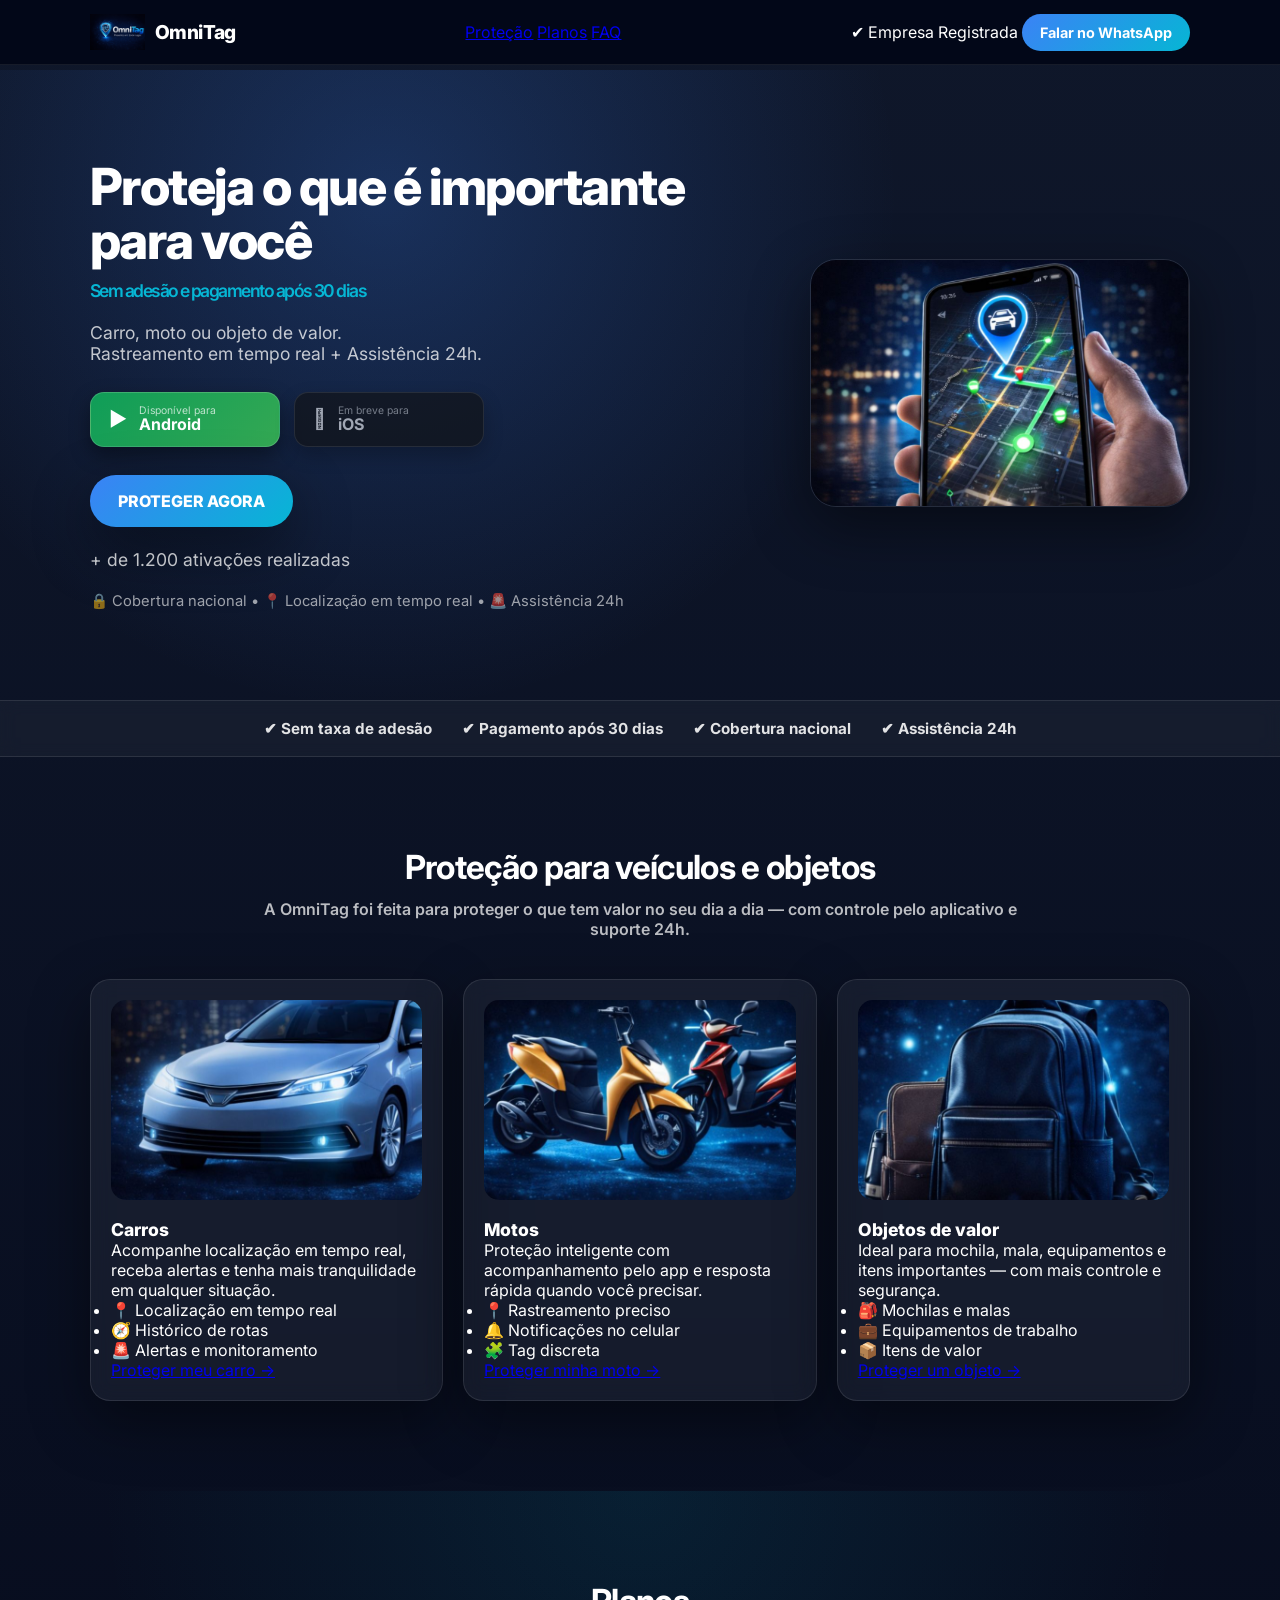
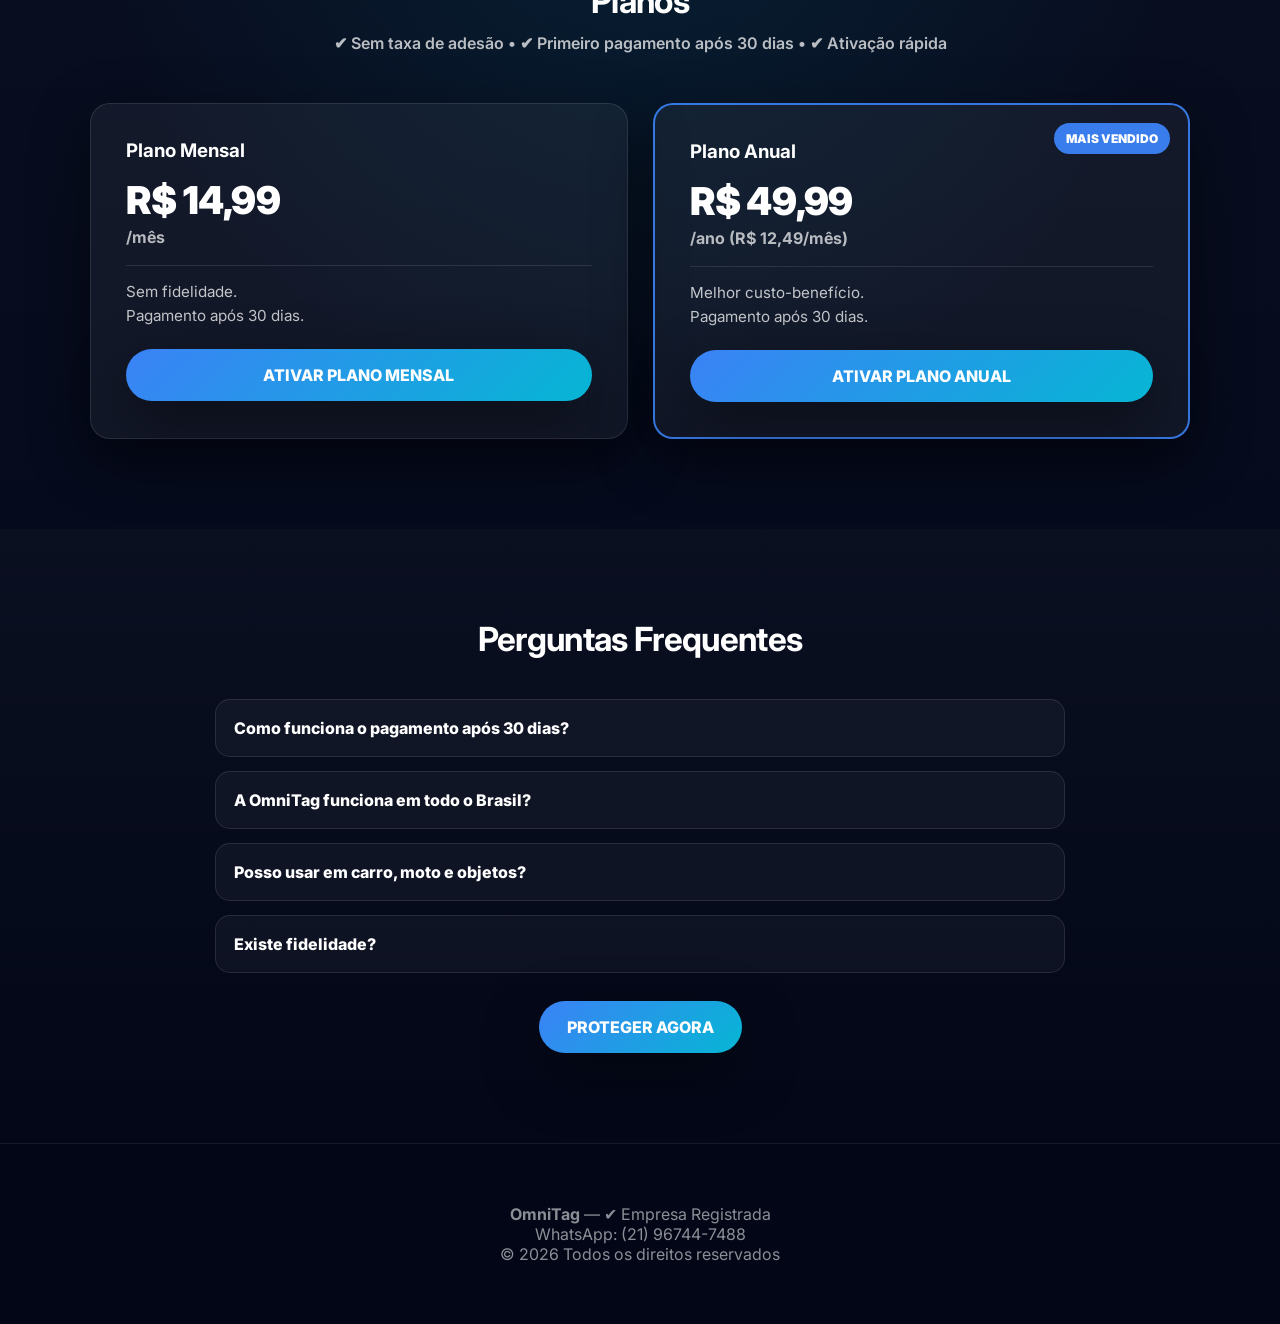
==== index.html @ 8277ae4c "Criada omnti" ====
<!DOCTYPE html>
<html lang="pt-BR">
<head>
<meta charset="UTF-8" />
<title>OmniTag | Proteja o que é importante</title>
<meta name="viewport" content="width=device-width, initial-scale=1.0" />
<meta name="description" content="Proteja veículos e objetos com rastreamento em tempo real e assistência 24h. Sem adesão e pagamento após 30 dias." />

<!-- META PIXEL -->
<script>
!function(f,b,e,v,n,t,s)
{if(f.fbq)return;n=f.fbq=function(){n.callMethod?
n.callMethod.apply(n,arguments):n.queue.push(arguments)};
if(!f._fbq)f._fbq=n;n.push=n;n.loaded=!0;n.version='2.0';
n.queue=[];t=b.createElement(e);t.async=!0;
t.src=v;s=b.getElementsByTagName(e)[0];
s.parentNode.insertBefore(t,s)}(window, document,'script',
'https://connect.facebook.net/en_US/fbevents.js');

fbq('init', 'SEU_PIXEL_ID_AQUI');
fbq('track', 'PageView');
</script>

<link rel="preconnect" href="https://fonts.googleapis.com" />
<link href="https://fonts.googleapis.com/css2?family=Inter:wght@400;600;800&display=swap" rel="stylesheet" />
<link rel="stylesheet" href="style.css" />
</head>

<body>

<!-- TOPBAR PREMIUM -->
<header class="topbar">
  <div class="container topbar-content">

    <div class="brand">
      <img src="logo om.jpeg" alt="Logo OmniTag" class="brand-logo" />
      <span class="brand-name">OmniTag</span>
    </div>

    <nav class="menu">
      <a href="#protecao">Proteção</a>
      <a href="#planos">Planos</a>
      <a href="#faq">FAQ</a>
    </nav>

    <div class="header-right">
      <span class="registered-badge">✔ Empresa Registrada</span>

      <a
        href="https://wa.me/5521967447488?text=Ol%C3%A1!%20Quero%20saber%20mais%20sobre%20a%20OmniTag."
        target="_blank"
        class="top-cta"
      >
        Falar no WhatsApp
      </a>
    </div>

  </div>
</header>

<!-- HERO -->
<header class="hero">
  <div class="container hero-flex">

    <div class="hero-text">
      <h1>
        Proteja o que é importante para você
        <span>Sem adesão e pagamento após 30 dias</span>
      </h1>

      <p>
        Carro, moto ou objeto de valor.<br />
        Rastreamento em tempo real + Assistência 24h.
      </p>

      <!-- BADGES -->
      <div class="app-badges">
        <!-- ANDROID -> WHATSAPP -->
        <a
          href="https://wa.me/5521967447488?text=Ol%C3%A1!%20Quero%20ativar%20a%20OmniTag%20no%20Android."
          target="_blank"
          class="badge-store google-play"
        >
          <div class="badge-icon">▶</div>
          <div class="badge-text">
            <span class="badge-small">Disponível para</span>
            <span class="badge-big">Android</span>
          </div>
        </a>

        <!-- iOS EM BREVE -->
        <div class="badge-store app-store disabled" aria-disabled="true">
          <div class="badge-icon"></div>
          <div class="badge-text">
            <span class="badge-small">Em breve para</span>
            <span class="badge-big">iOS</span>
          </div>
        </div>
      </div>

      <a
        href="https://wa.me/5521967447488?text=Ol%C3%A1!%20Quero%20ativar%20minha%20prote%C3%A7%C3%A3o%20com%20a%20OmniTag."
        target="_blank"
        class="cta"
      >
        PROTEGER AGORA
      </a>

      <p class="micro-proof">+ de 1.200 ativações realizadas</p>

      <div class="trust">
        🔒 Cobertura nacional • 📍 Localização em tempo real • 🚨 Assistência 24h
      </div>
    </div>

    <div class="hero-img">
      <img src="hero.jpeg" alt="Aplicativo OmniTag" />
    </div>

  </div>
</header>

<!-- BARRA PREMIUM -->
<section class="premium-bar">
  <div class="container premium-content">
    <div>✔ Sem taxa de adesão</div>
    <div>✔ Pagamento após 30 dias</div>
    <div>✔ Cobertura nacional</div>
    <div>✔ Assistência 24h</div>
  </div>
</section>

<!-- PROTEÇÃO (CARRO / MOTO / OBJETOS) -->
<section class="usecases" id="protecao">
  <div class="container">
    <h2>Proteção para veículos e objetos</h2>
    <p class="offer-sub">
      A OmniTag foi feita para proteger o que tem valor no seu dia a dia — com controle pelo aplicativo e suporte 24h.
    </p>

    <div class="grid usecases-grid">

      <!-- CARROS -->
      <div class="card usecase-card">
        <img src="carro.jpeg" alt="Proteção para carros" />
        <h3>Carros</h3>
        <p class="usecase-desc">
          Acompanhe localização em tempo real, receba alertas e tenha mais tranquilidade em qualquer situação.
        </p>
        <ul class="usecase-list">
          <li>📍 Localização em tempo real</li>
          <li>🧭 Histórico de rotas</li>
          <li>🚨 Alertas e monitoramento</li>
        </ul>
        <a
          href="https://wa.me/5521967447488?text=Ol%C3%A1!%20Quero%20proteger%20meu%20carro%20com%20a%20OmniTag."
          target="_blank"
          class="mini-cta"
        >
          Proteger meu carro →
        </a>
      </div>

      <!-- MOTOS -->
      <div class="card usecase-card">
        <img src="moto.jpeg" alt="Proteção para motos" />
        <h3>Motos</h3>
        <p class="usecase-desc">
          Proteção inteligente com acompanhamento pelo app e resposta rápida quando você precisar.
        </p>
        <ul class="usecase-list">
          <li>📍 Rastreamento preciso</li>
          <li>🔔 Notificações no celular</li>
          <li>🧩 Tag discreta</li>
        </ul>
        <a
          href="https://wa.me/5521967447488?text=Ol%C3%A1!%20Quero%20proteger%20minha%20moto%20com%20a%20OmniTag."
          target="_blank"
          class="mini-cta"
        >
          Proteger minha moto →
        </a>
      </div>

      <!-- OBJETOS -->
      <div class="card usecase-card">
        <img src="objetos.jpeg" alt="Proteção para objetos de valor" />
        <h3>Objetos de valor</h3>
        <p class="usecase-desc">
          Ideal para mochila, mala, equipamentos e itens importantes — com mais controle e segurança.
        </p>
        <ul class="usecase-list">
          <li>🎒 Mochilas e malas</li>
          <li>💼 Equipamentos de trabalho</li>
          <li>📦 Itens de valor</li>
        </ul>
        <a
          href="https://wa.me/5521967447488?text=Ol%C3%A1!%20Quero%20proteger%20um%20objeto%20de%20valor%20com%20a%20OmniTag."
          target="_blank"
          class="mini-cta"
        >
          Proteger um objeto →
        </a>
      </div>

    </div>
  </div>
</section>

<!-- PLANOS -->
<section class="offer" id="planos">
  <div class="container">
    <h2>Planos</h2>

    <p class="offer-sub">
      ✔ Sem taxa de adesão • ✔ Primeiro pagamento após 30 dias • ✔ Ativação rápida
    </p>

    <div class="price-box">

      <div class="plan">
        <h3>Plano Mensal</h3>
        <div class="price">R$ 14,99</div>
        <span>/mês</span>

        <div class="plan-info">
          Sem fidelidade.<br />
          Pagamento após 30 dias.
        </div>

        <a
          href="https://wa.me/5521967447488?text=Ol%C3%A1!%20Quero%20ativar%20o%20Plano%20Mensal%20da%20OmniTag%20(R%24%2014%2C99%2Fm%C3%AAs)."
          target="_blank"
          class="cta"
        >
          ATIVAR PLANO MENSAL
        </a>
      </div>

      <div class="plan highlight">
        <div class="badge-best">MAIS VENDIDO</div>

        <h3>Plano Anual</h3>
        <div class="price">R$ 49,99</div>
        <span>/ano (R$ 12,49/mês)</span>

        <div class="plan-info">
          Melhor custo-benefício.<br />
          Pagamento após 30 dias.
        </div>

        <a
          href="https://wa.me/5521967447488?text=Ol%C3%A1!%20Quero%20ativar%20o%20Plano%20Anual%20da%20OmniTag%20(R%24%20149%2C99%2Fano)."
          target="_blank"
          class="cta"
        >
          ATIVAR PLANO ANUAL
        </a>
      </div>

    </div>
  </div>
</section>

<!-- FAQ -->
<section class="faq" id="faq">
  <div class="container">
    <h2>Perguntas Frequentes</h2>

    <div class="faq-box">

      <details>
        <summary>Como funciona o pagamento após 30 dias?</summary>
        <p>Você ativa hoje e o primeiro pagamento ocorre somente após 30 dias. Sem taxa de adesão.</p>
      </details>

      <details>
        <summary>A OmniTag funciona em todo o Brasil?</summary>
        <p>Sim. A cobertura é nacional e você acompanha tudo pelo aplicativo.</p>
      </details>

      <details>
        <summary>Posso usar em carro, moto e objetos?</summary>
        <p>Sim. A OmniTag é versátil e pode ser usada em veículos e objetos de valor.</p>
      </details>

      <details>
        <summary>Existe fidelidade?</summary>
        <p>O plano mensal não possui fidelidade. Você pode cancelar quando quiser.</p>
      </details>

      <div class="cta-after-faq">
        <a
          href="https://wa.me/5521967447488?text=Ol%C3%A1!%20Quero%20ativar%20minha%20prote%C3%A7%C3%A3o%20com%20a%20OmniTag."
          target="_blank"
          class="cta"
        >
          PROTEGER AGORA
        </a>
      </div>

    </div>
  </div>
</section>

<!-- FOOTER -->
<footer>
  <div class="container">
    <p><strong>OmniTag</strong> — ✔ Empresa Registrada</p>
    <p>WhatsApp: (21) 96744-7488</p>
    <p>© 2026 Todos os direitos reservados</p>
  </div>
</footer>

</body>
</html>
---- style.css ----
:root{
  --bg:#0f172a;
  --panel:rgba(255,255,255,.05);
  --brand:#3b82f6;
  --brand2:#06b6d4;
  --text:#ffffff;
  --muted:rgba(255,255,255,.75);
  --border:rgba(255,255,255,.10);
  --radius:20px;
  --shadow:0 20px 60px rgba(0,0,0,.45);
}

*{margin:0;padding:0;box-sizing:border-box;}

body{
  font-family:Inter, sans-serif;
  background:linear-gradient(180deg,#0f172a,#020617);
  color:var(--text);
  -webkit-font-smoothing:antialiased;
}

.container{
  width:min(1100px,92%);
  margin:auto;
}

/* HERO */
.hero{
  padding:90px 0;
  background:
    radial-gradient(circle at 30% 20%, rgba(59,130,246,.25), transparent 50%);
}

.hero-flex{
  display:flex;
  align-items:center;
  justify-content:space-between;
  gap:60px;
  flex-wrap:wrap;
}

.hero-text{flex:1 1 520px;}

.hero h1{
  font-size:clamp(2.3rem,4vw,3.4rem);
  font-weight:800;
  line-height:1.05;
  letter-spacing:-0.03em;
}

.hero h1 span{
  display:block;
  margin-top:14px;
  font-size:1.1rem;
  color:var(--brand2);
  font-weight:600;
}

.hero p{
  margin:22px 0 22px;
  color:var(--muted);
  font-size:1.1rem;
  max-width:520px;
}

.hero-actions{margin-top:4px;}

.cta{
  display:inline-flex;
  align-items:center;
  justify-content:center;
  padding:16px 28px;
  background:linear-gradient(135deg,var(--brand),var(--brand2));
  color:#fff;
  font-weight:800;
  border-radius:999px;
  text-decoration:none;
  box-shadow:var(--shadow);
  transition:.2s ease;
}

.cta:hover{transform:translateY(-2px);}

.micro-proof{
  margin-top:10px;
  font-size:.9rem;
  color:rgba(255,255,255,.60);
}

.trust{
  margin-top:16px;
  font-size:.92rem;
  color:rgba(255,255,255,.60);
}

.hero-img img{
  width:100%;
  max-width:380px;
  border-radius:26px;
  box-shadow:var(--shadow);
  border:1px solid rgba(255,255,255,.10);
}

/* PREMIUM BAR */
.premium-bar{
  background:rgba(255,255,255,.04);
  backdrop-filter:blur(8px);
  padding:18px 0;
  border-top:1px solid var(--border);
  border-bottom:1px solid var(--border);
}

.premium-content{
  display:flex;
  justify-content:center;
  gap:30px;
  flex-wrap:wrap;
  font-weight:700;
  font-size:.95rem;
  color:rgba(255,255,255,.88);
}

/* SECTIONS */
section{
  padding:90px 0;
  text-align:center;
}

section h2{
  font-size:clamp(1.6rem,2.6vw,2.2rem);
  margin-bottom:12px;
  letter-spacing:-0.02em;
}

.offer-sub{
  color:rgba(255,255,255,.72);
  font-weight:600;
  max-width:70ch;
  margin:0 auto;
}

/* GRID / CARDS */
.grid{
  display:grid;
  grid-template-columns:repeat(auto-fit,minmax(260px,1fr));
  gap:20px;
  margin-top:40px;
}

.card{
  background:var(--panel);
  border:1px solid var(--border);
  border-radius:var(--radius);
  padding:20px;
  backdrop-filter:blur(10px);
  box-shadow:var(--shadow);
  text-align:left;
}

.card img{
  width:100%;
  height:200px;
  object-fit:cover;
  border-radius:15px;
  margin-bottom:15px;
}

.card h3{
  font-size:1.1rem;
  font-weight:800;
}

/* OFFER */
.offer{
  background:radial-gradient(circle at 50% 0%, rgba(6,182,212,.10), transparent 60%);
}

.price-box{
  display:grid;
  grid-template-columns:repeat(auto-fit,minmax(300px,1fr));
  gap:25px;
  margin-top:50px;
}

.plan{
  background:rgba(255,255,255,.05);
  border:1px solid var(--border);
  border-radius:var(--radius);
  padding:35px;
  text-align:left;
  box-shadow:var(--shadow);
  position:relative;
}

.plan.highlight{
  border:2px solid rgba(59,130,246,.9);
}

.badge-best{
  position:absolute;
  top:18px;
  right:18px;
  background:rgba(59,130,246,.95);
  color:#fff;
  padding:8px 12px;
  border-radius:999px;
  font-size:.75rem;
  font-weight:900;
}

.price{
  font-size:2.4rem;
  font-weight:900;
  margin:15px 0 4px;
  letter-spacing:-0.02em;
}

.plan span{
  display:block;
  color:rgba(255,255,255,.70);
  font-weight:700;
}

.plan-info{
  font-size:.95rem;
  color:var(--muted);
  margin:18px 0 22px;
  padding-top:14px;
  border-top:1px solid rgba(255,255,255,.10);
  line-height:1.55;
}

.plan .cta{
  width:100%;
}

/* FAQ */
.faq{
  background:linear-gradient(180deg, rgba(255,255,255,.02), transparent);
}

.faq-box{
  max-width:850px;
  margin:40px auto 0;
  text-align:left;
}

.faq details{
  background:rgba(255,255,255,.04);
  border:1px solid var(--border);
  border-radius:15px;
  padding:18px;
  margin-bottom:14px;
}

.faq summary{
  font-weight:800;
  cursor:pointer;
  list-style:none;
}

.faq summary::-webkit-details-marker{display:none;}

.faq p{
  margin-top:10px;
  color:var(--muted);
  line-height:1.6;
}

.cta-after-faq{
  margin-top:28px;
  text-align:center;
}

/* FOOTER */
footer{
  padding:60px 0;
  text-align:center;
  background:#020617;
  color:rgba(255,255,255,.55);
  border-top:1px solid rgba(255,255,255,.08);
}

/* MOBILE FIXED CTA */
.floating-cta{
  display:none;
  position:fixed;
  bottom:0;
  left:0;
  width:100%;
  padding:14px;
  background:rgba(2,6,23,.92);
  border-top:1px solid rgba(255,255,255,.10);
  backdrop-filter:blur(10px);
  z-index:9999;
}

.floating-cta .cta{width:100%;}

@media(max-width:768px){
  .floating-cta{display:block;}
  body{padding-bottom:86px;}
  .hero-flex{flex-direction:column;text-align:center;}
  .hero p{margin-left:auto;margin-right:auto;}
}
/* BADGES DE LOJA */

.app-badges{
  display:flex;
  gap:14px;
  margin:28px 0;
  flex-wrap:wrap;
}

.badge-store{
  display:flex;
  align-items:center;
  gap:12px;
  padding:12px 18px;
  border-radius:14px;
  background:#000;
  border:1px solid rgba(255,255,255,.15);
  text-decoration:none;
  min-width:190px;
  transition:.2s ease;
  box-shadow:0 8px 20px rgba(0,0,0,.4);
}

.badge-store:hover{
  transform:translateY(-2px);
}

.badge-icon{
  font-size:20px;
  color:#fff;
}

.badge-text{
  display:flex;
  flex-direction:column;
  line-height:1.1;
}

.badge-small{
  font-size:.65rem;
  color:rgba(255,255,255,.7);
}

.badge-big{
  font-size:1rem;
  font-weight:700;
  color:#fff;
}

.google-play{
  background:linear-gradient(135deg,#0f9d58,#34a853);
}

.app-store{
  background:#111;
}

.disabled{
  opacity:.6;
  cursor:not-allowed;
}
/* TOPBAR */

.topbar{
  position:fixed;
  top:0;
  width:100%;
  background:rgba(2,6,23,.9);
  backdrop-filter:blur(10px);
  border-bottom:1px solid rgba(255,255,255,.08);
  z-index:9999;
}

.topbar-content{
  display:flex;
  justify-content:space-between;
  align-items:center;
  padding:14px 0;
}

.brand{
  display:flex;
  align-items:center;
  gap:10px;
}

.brand-logo{
  height:36px;
  width:auto;
}

.brand-name{
  font-size:1.2rem;
  font-weight:800;
  letter-spacing:-0.02em;
}

.top-cta{
  padding:10px 18px;
  font-size:.9rem;
  border-radius:999px;
  background:linear-gradient(135deg,#3b82f6,#06b6d4);
  color:#fff;
  text-decoration:none;
  font-weight:700;
}

/* Ajuste para não cobrir conteúdo */
body{
  padding-top:70px;
}
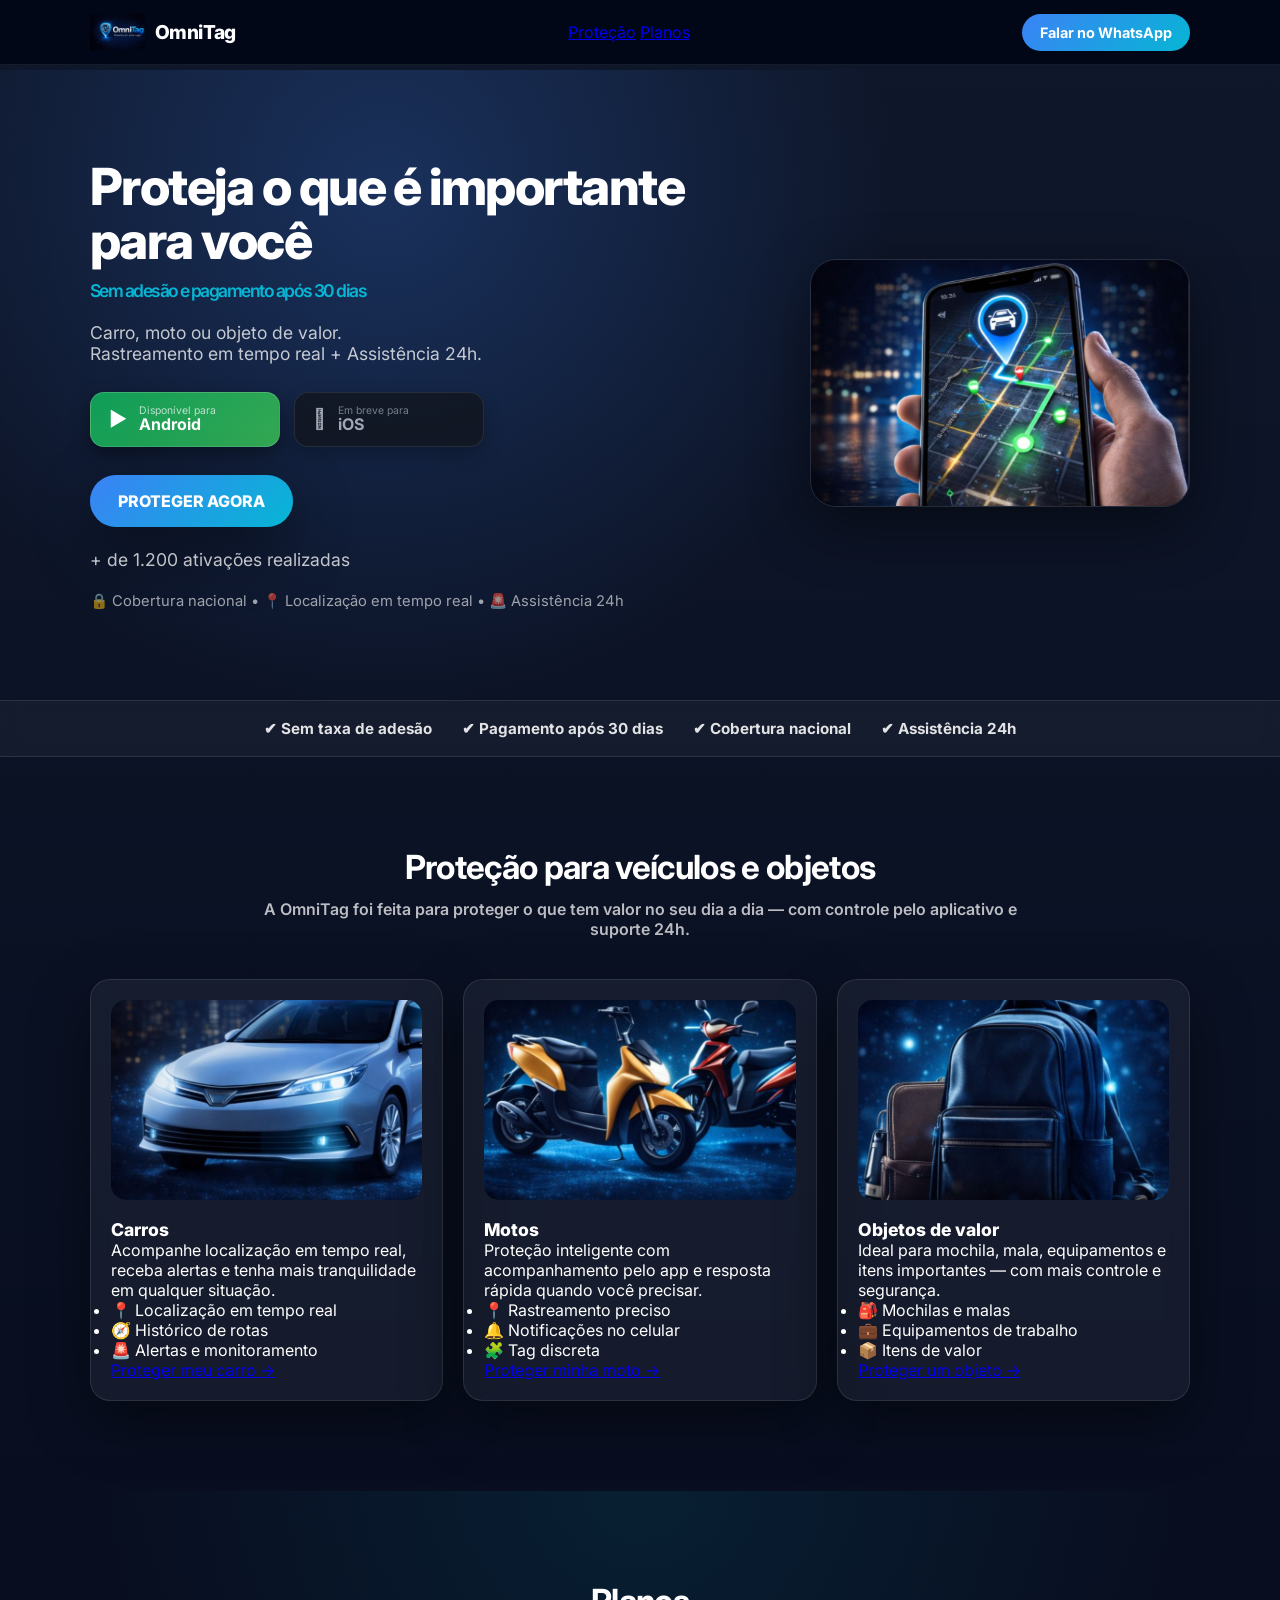
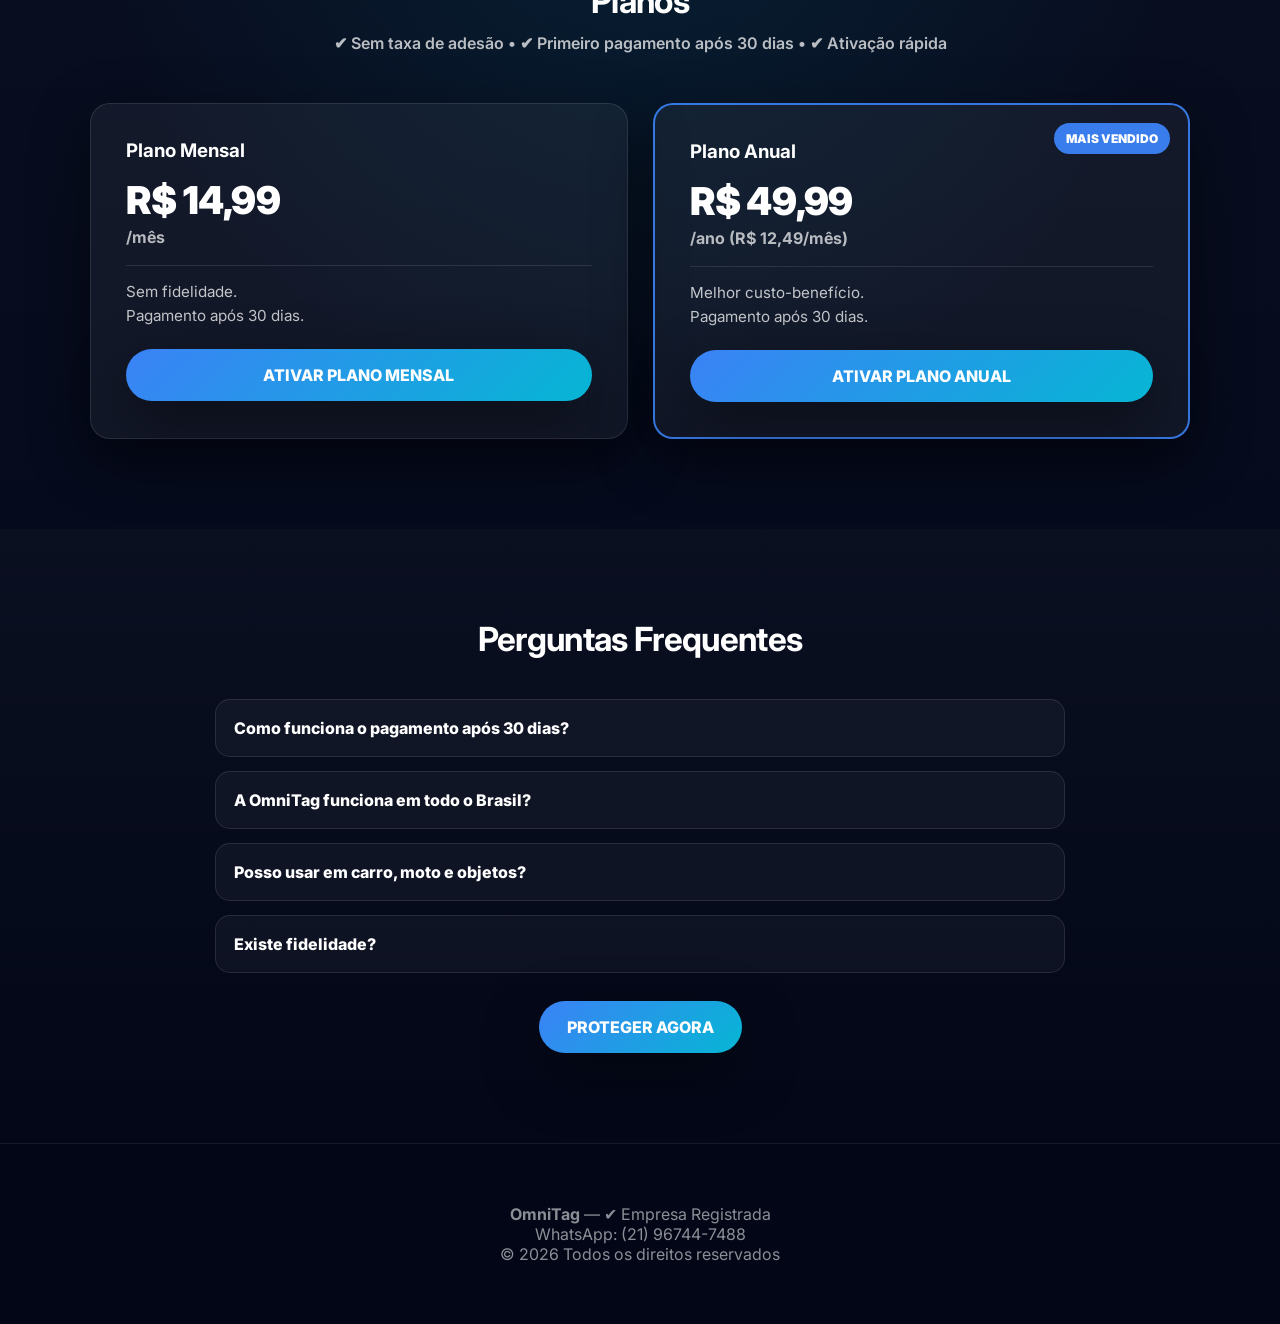
==== commit 8ffc4002: "falada Omnipt" ====
--- a/index.html
+++ b/index.html
@@ -17,7 +17,7 @@
 s.parentNode.insertBefore(t,s)}(window, document,'script',
 'https://connect.facebook.net/en_US/fbevents.js');
 
-fbq('init', 'SEU_PIXEL_ID_AQUI');
+fbq('init', '25760876080222231');
 fbq('track', 'PageView');
 </script>
 
@@ -40,11 +40,11 @@
     <nav class="menu">
       <a href="#protecao">Proteção</a>
       <a href="#planos">Planos</a>
-      <a href="#faq">FAQ</a>
+      <a href="#faq"></a>
     </nav>
 
     <div class="header-right">
-      <span class="registered-badge">✔ Empresa Registrada</span>
+      <span class="registered-badge"></span>
 
       <a
         href="https://wa.me/5521967447488?text=Ol%C3%A1!%20Quero%20saber%20mais%20sobre%20a%20OmniTag."
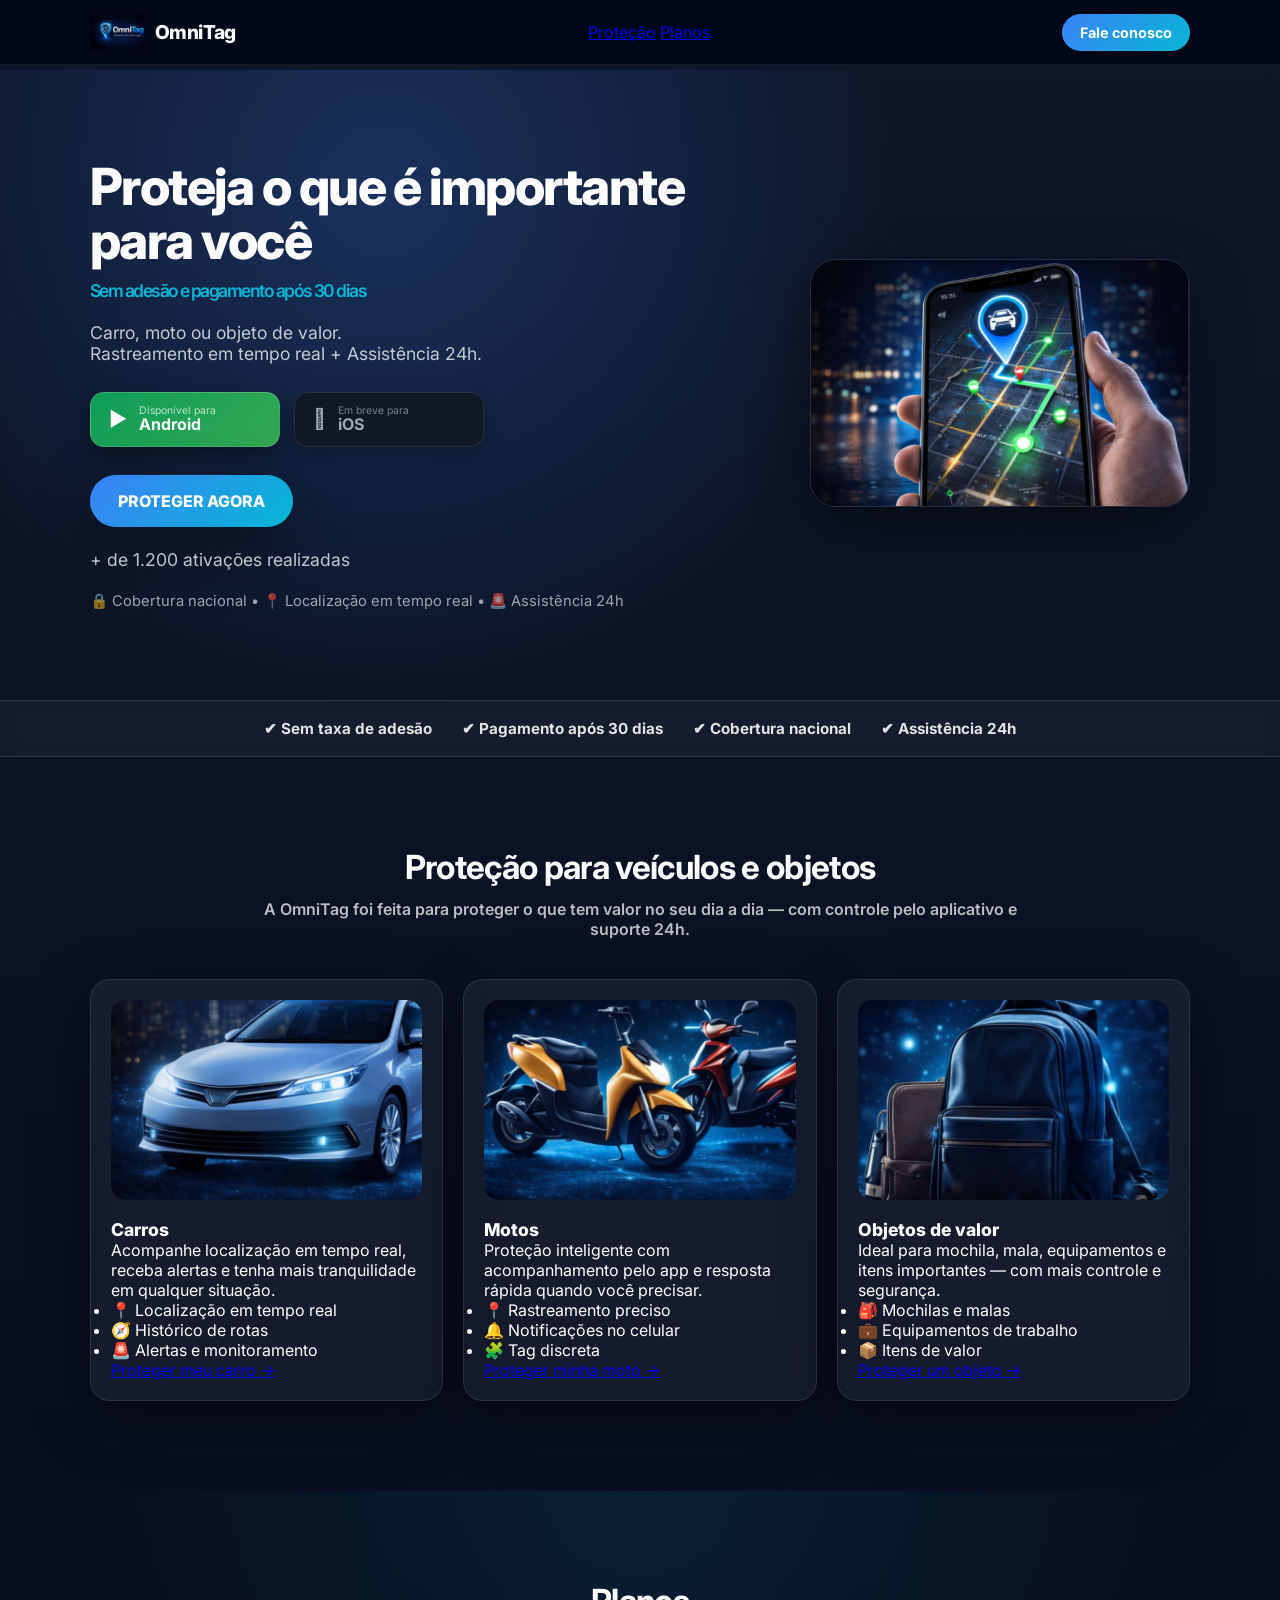
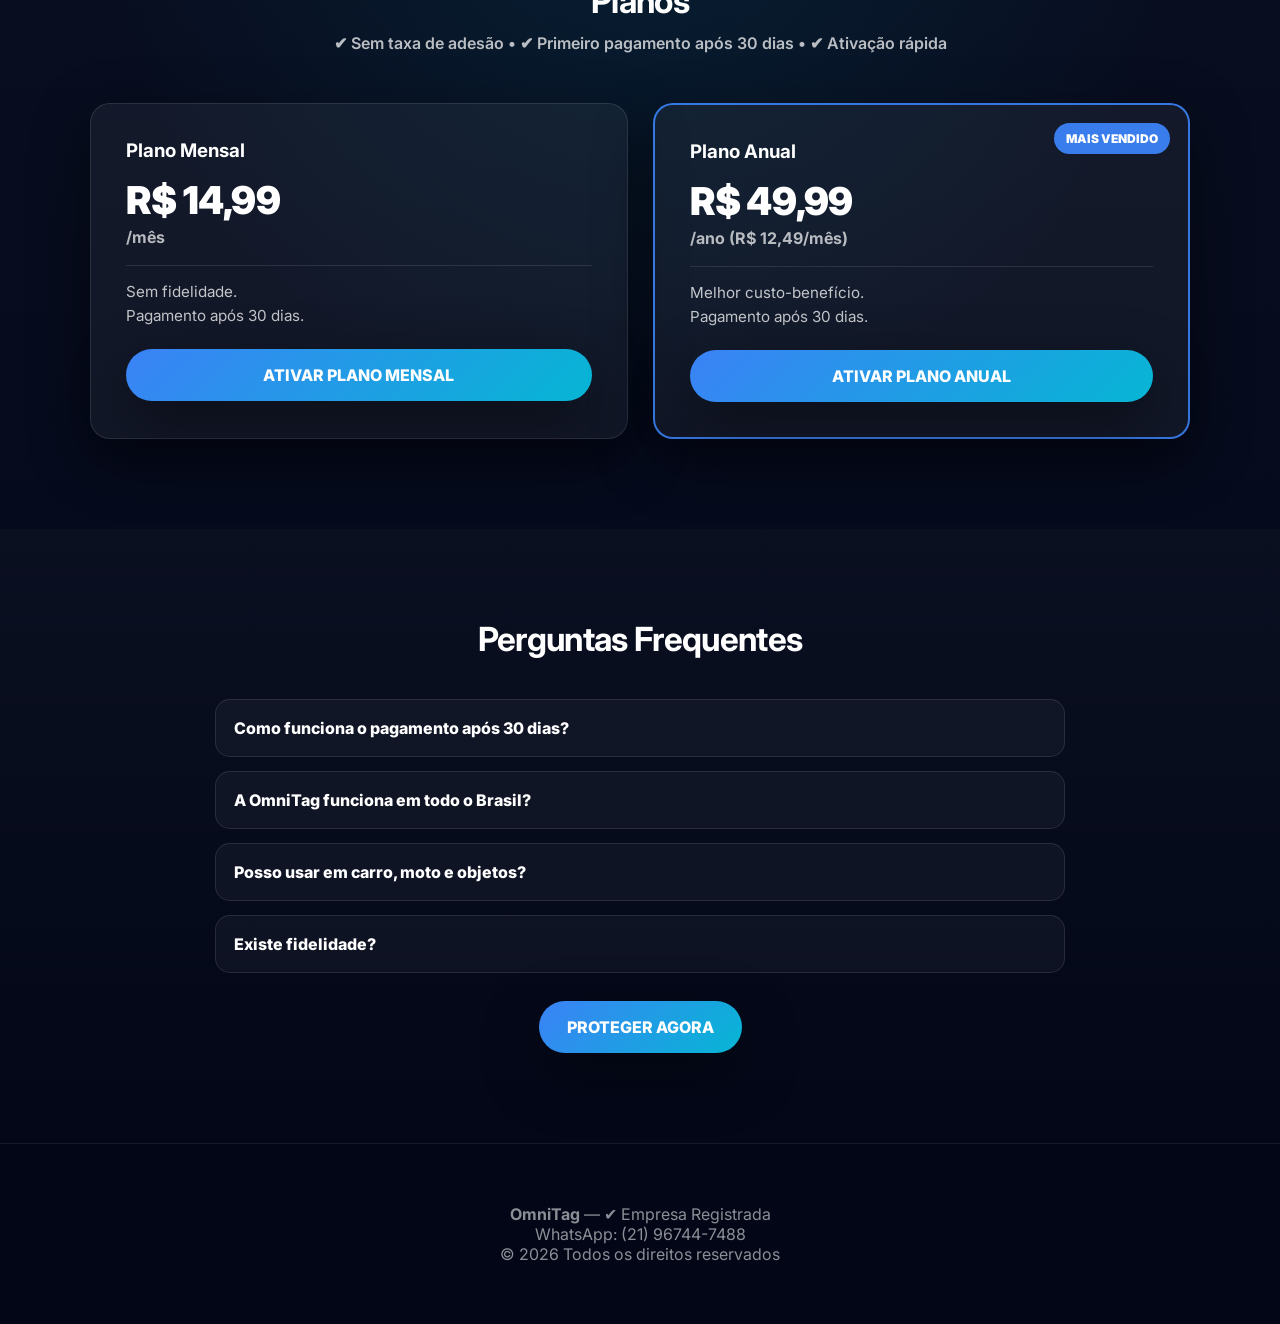
==== commit 32e6eb0d: "Falada Omipt" ====
--- a/index.html
+++ b/index.html
@@ -50,8 +50,7 @@
         href="https://wa.me/5521967447488?text=Ol%C3%A1!%20Quero%20saber%20mais%20sobre%20a%20OmniTag."
         target="_blank"
         class="top-cta"
-      >
-        Falar no WhatsApp
+      >Fale conosco
       </a>
     </div>
 
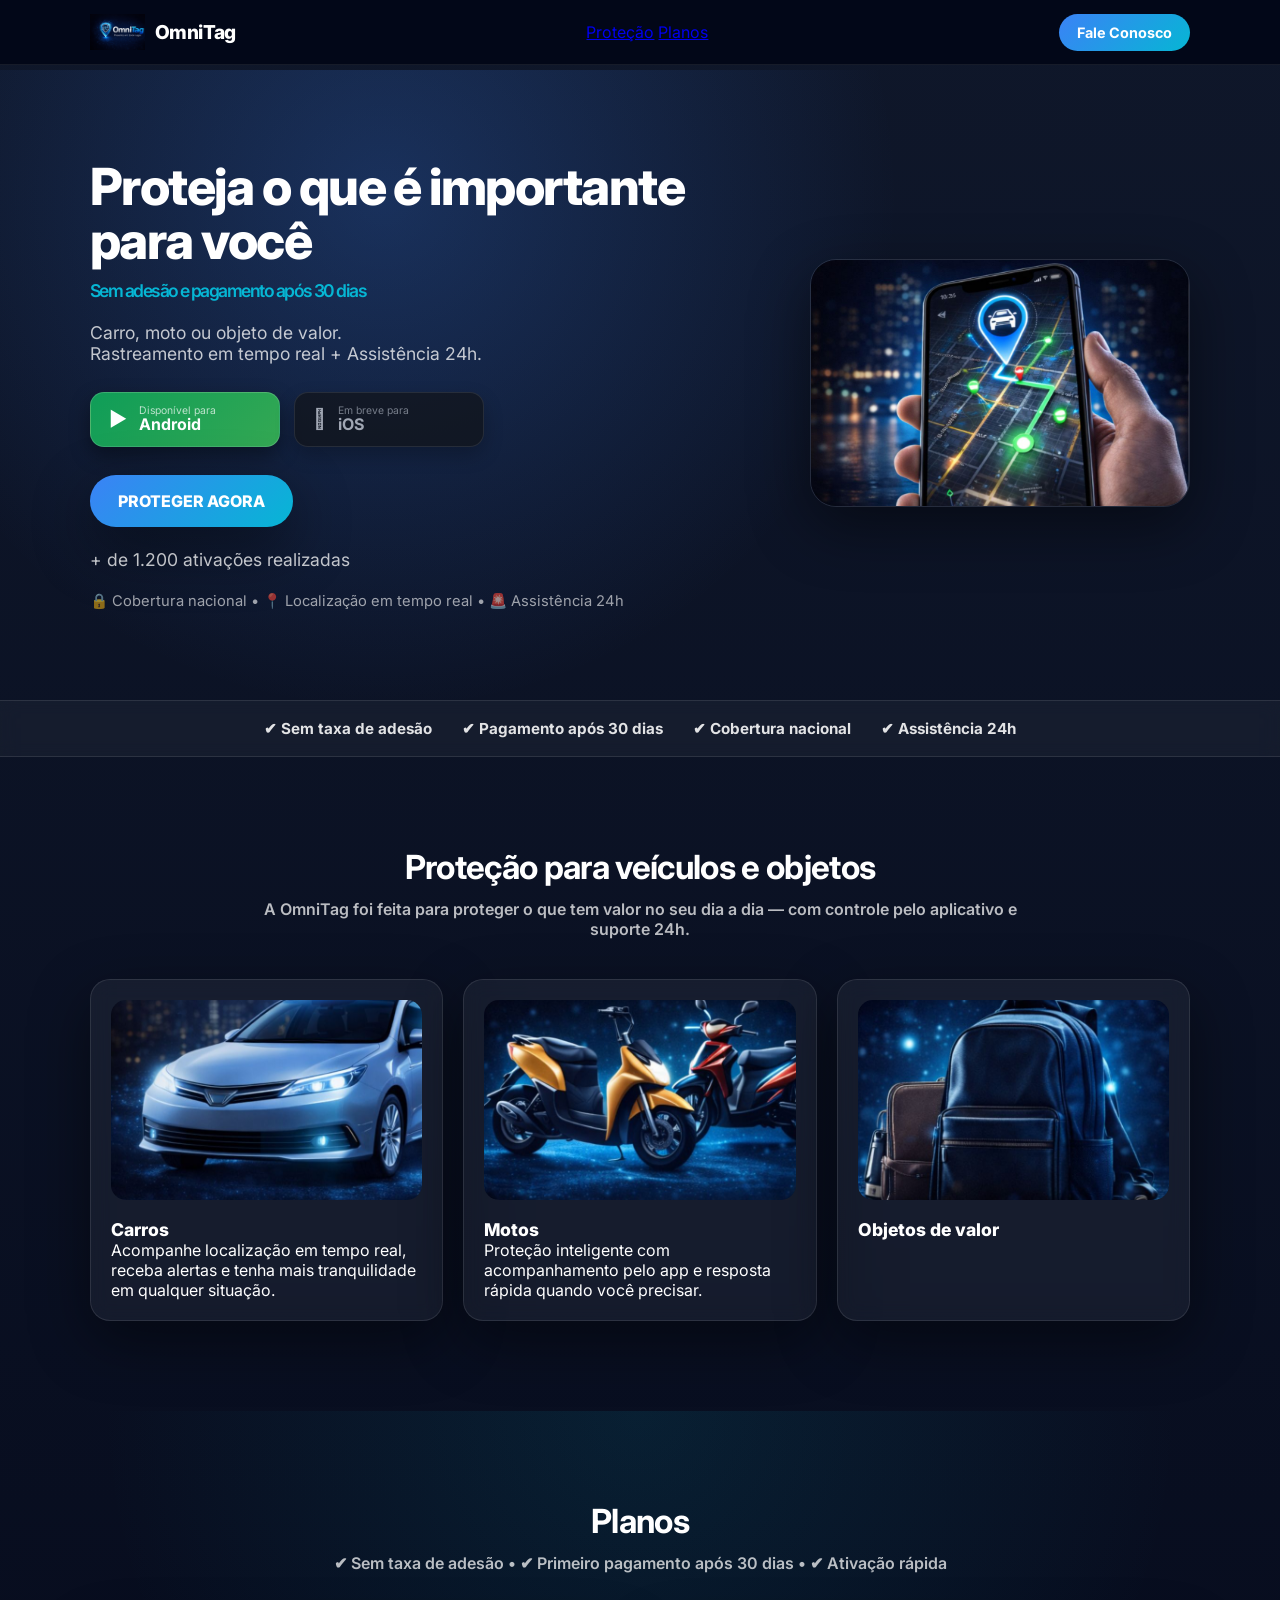
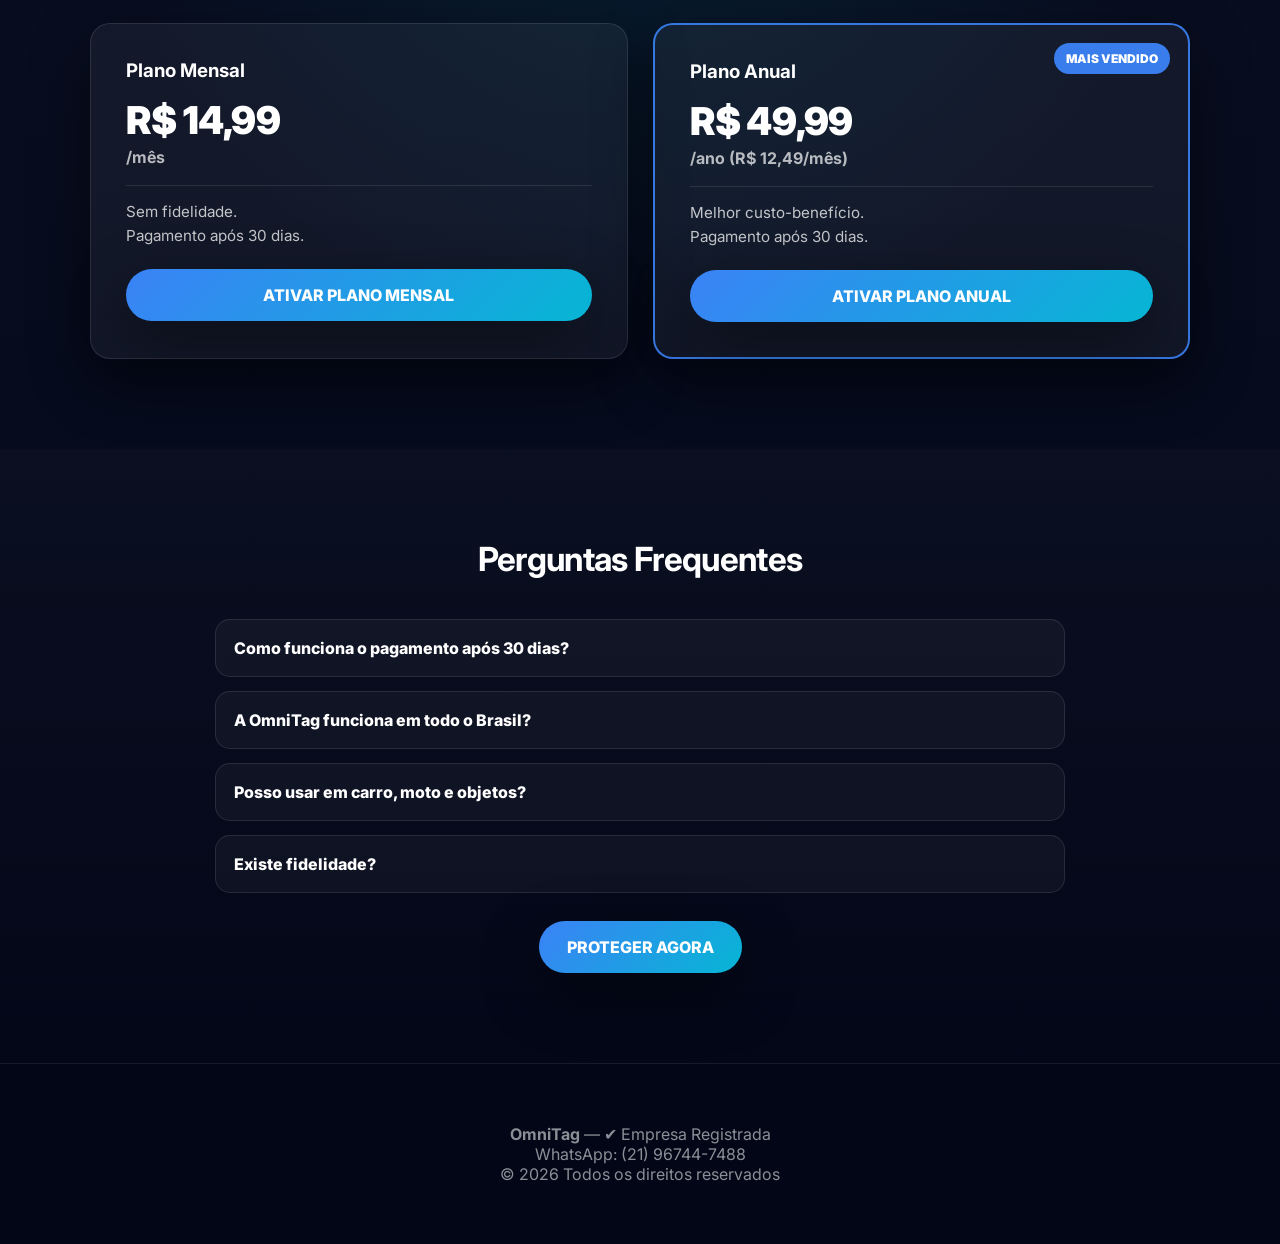
==== commit 70a66364: "Add files via upload" ====
--- a/index.html
+++ b/index.html
@@ -50,9 +50,9 @@
         href="https://wa.me/5521967447488?text=Ol%C3%A1!%20Quero%20saber%20mais%20sobre%20a%20OmniTag."
         target="_blank"
         class="top-cta"
-      >Fale conosco
+      >Fale Conosco
       </a>
-    </div>
+    
 
   </div>
 </header>
@@ -147,16 +147,8 @@
           Acompanhe localização em tempo real, receba alertas e tenha mais tranquilidade em qualquer situação.
         </p>
         <ul class="usecase-list">
-          <li>📍 Localização em tempo real</li>
-          <li>🧭 Histórico de rotas</li>
-          <li>🚨 Alertas e monitoramento</li>
-        </ul>
-        <a
-          href="https://wa.me/5521967447488?text=Ol%C3%A1!%20Quero%20proteger%20meu%20carro%20com%20a%20OmniTag."
-          target="_blank"
-          class="mini-cta"
-        >
-          Proteger meu carro →
+        
+      
         </a>
       </div>
 
@@ -168,16 +160,7 @@
           Proteção inteligente com acompanhamento pelo app e resposta rápida quando você precisar.
         </p>
         <ul class="usecase-list">
-          <li>📍 Rastreamento preciso</li>
-          <li>🔔 Notificações no celular</li>
-          <li>🧩 Tag discreta</li>
-        </ul>
-        <a
-          href="https://wa.me/5521967447488?text=Ol%C3%A1!%20Quero%20proteger%20minha%20moto%20com%20a%20OmniTag."
-          target="_blank"
-          class="mini-cta"
-        >
-          Proteger minha moto →
+       
         </a>
       </div>
 
@@ -186,19 +169,7 @@
         <img src="objetos.jpeg" alt="Proteção para objetos de valor" />
         <h3>Objetos de valor</h3>
         <p class="usecase-desc">
-          Ideal para mochila, mala, equipamentos e itens importantes — com mais controle e segurança.
-        </p>
-        <ul class="usecase-list">
-          <li>🎒 Mochilas e malas</li>
-          <li>💼 Equipamentos de trabalho</li>
-          <li>📦 Itens de valor</li>
-        </ul>
-        <a
-          href="https://wa.me/5521967447488?text=Ol%C3%A1!%20Quero%20proteger%20um%20objeto%20de%20valor%20com%20a%20OmniTag."
-          target="_blank"
-          class="mini-cta"
-        >
-          Proteger um objeto →
+       
         </a>
       </div>
 
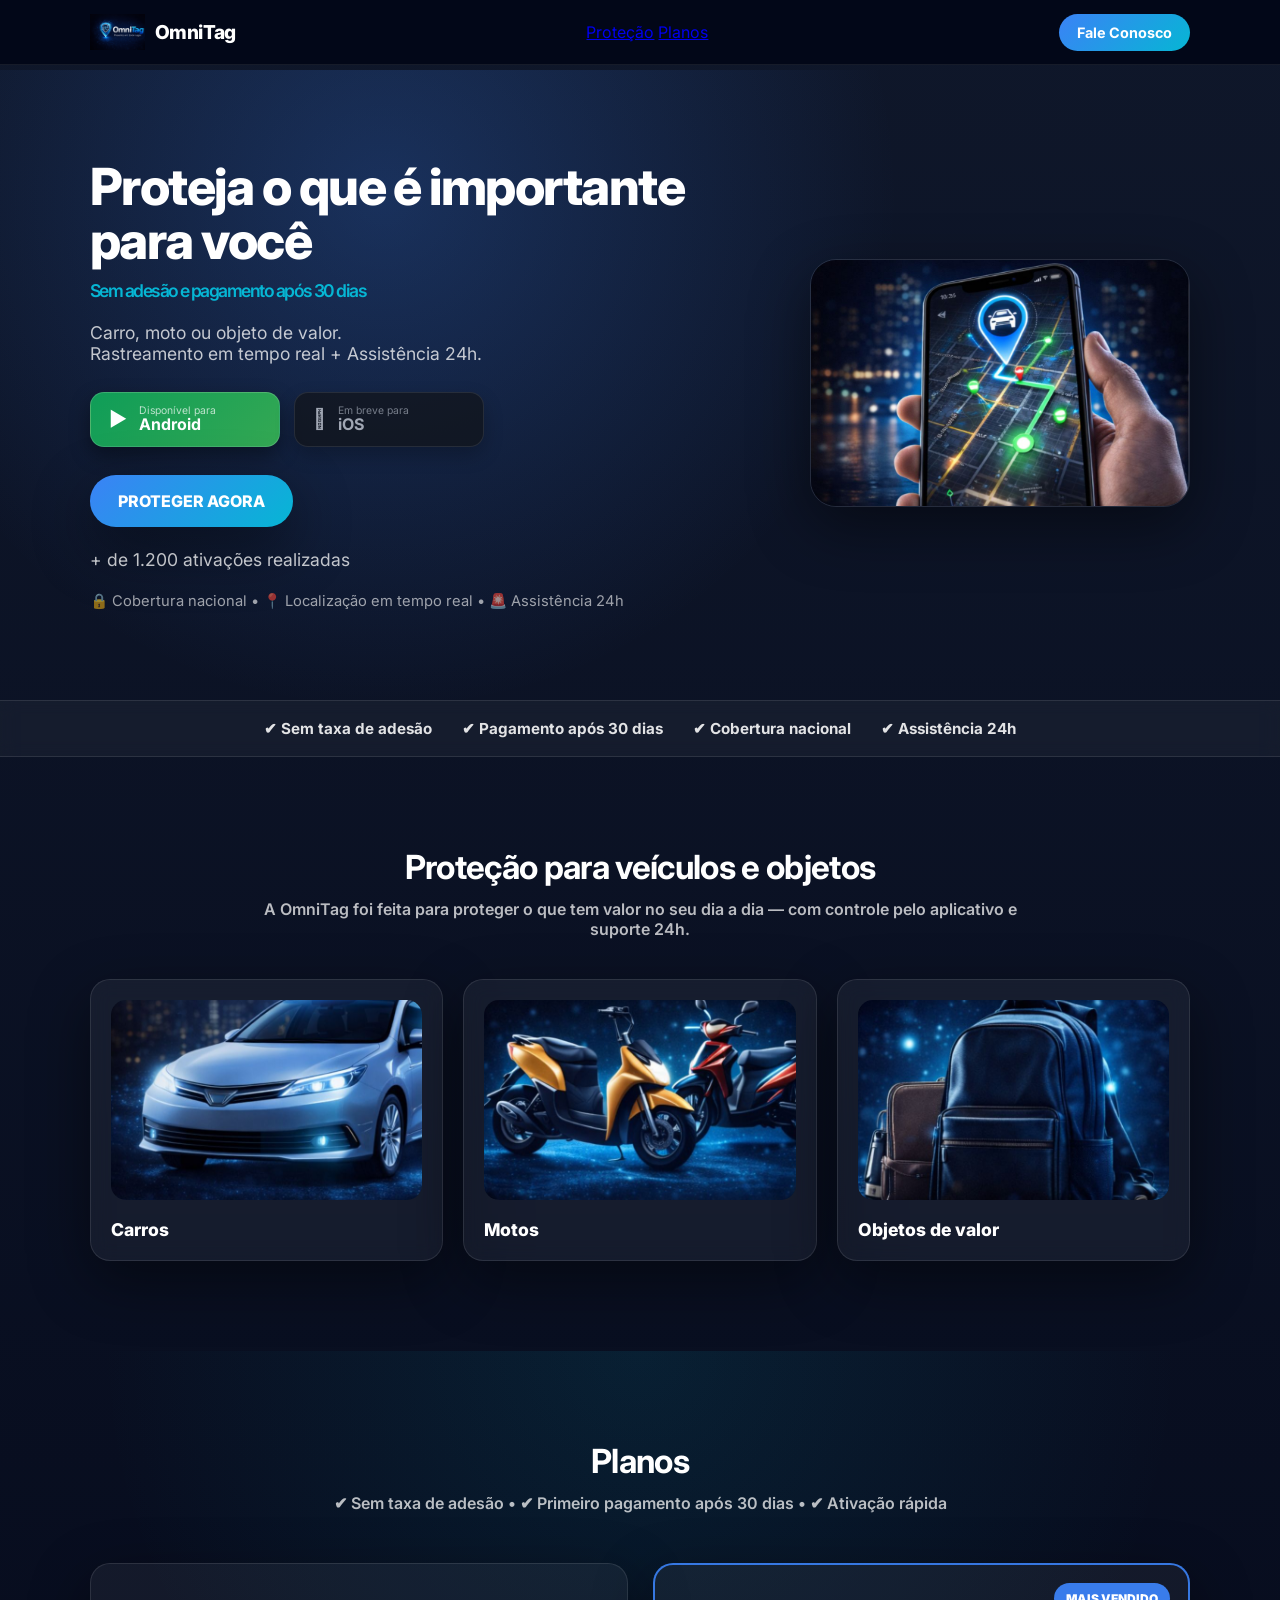
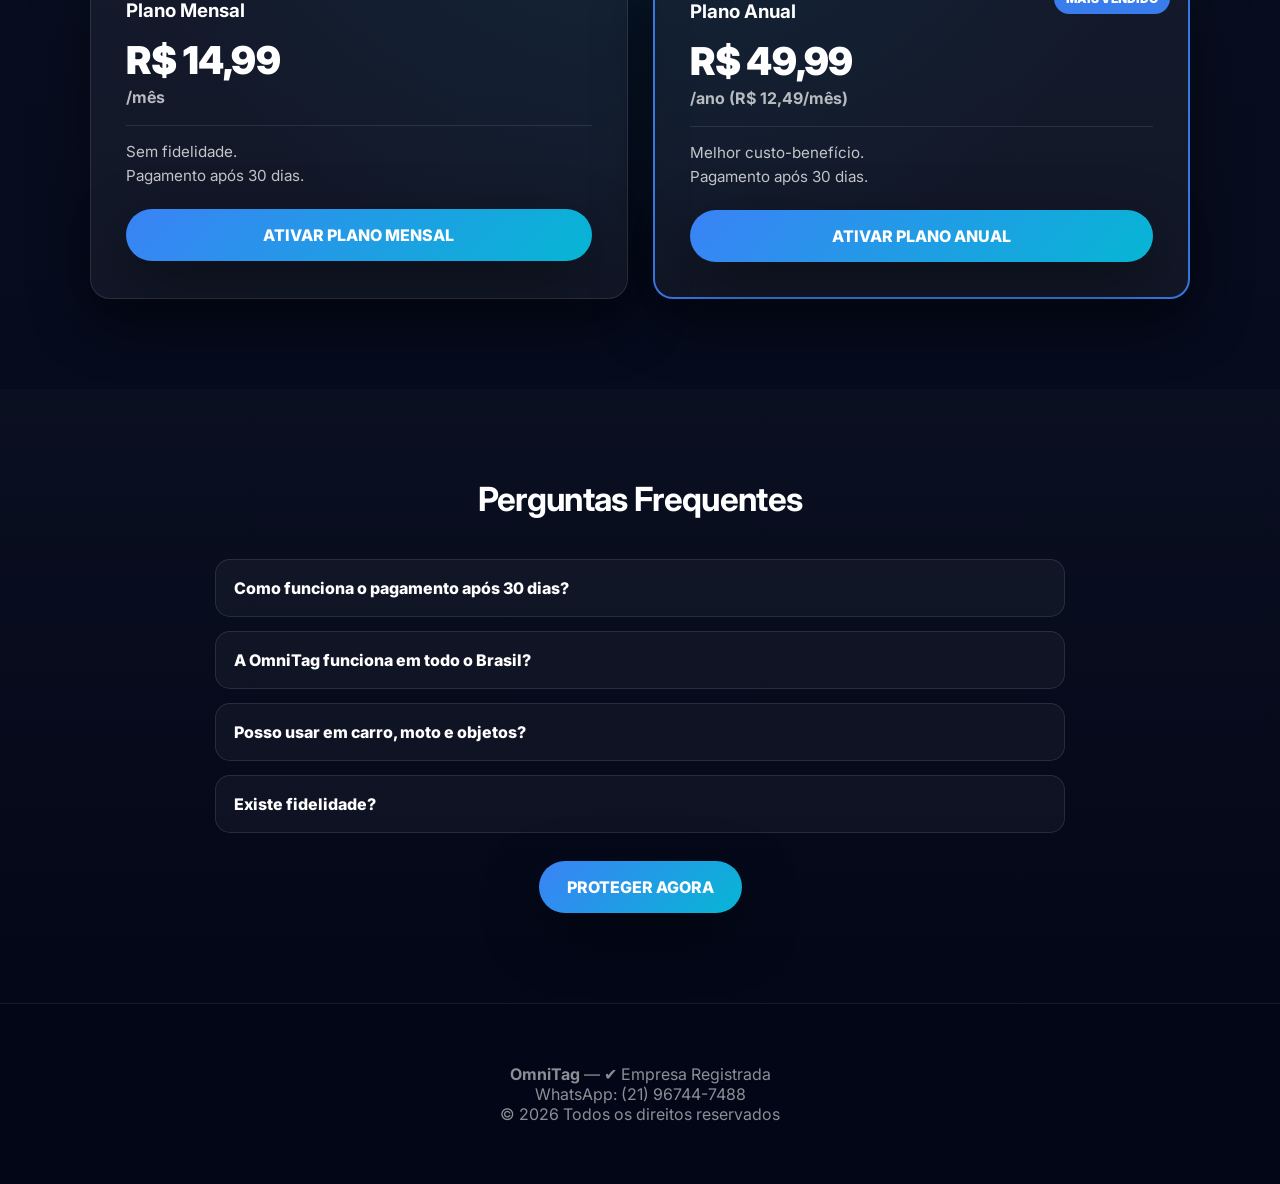
==== commit f9515007: "Faladaomnitag" ====
--- a/index.html
+++ b/index.html
@@ -144,7 +144,7 @@
         <img src="carro.jpeg" alt="Proteção para carros" />
         <h3>Carros</h3>
         <p class="usecase-desc">
-          Acompanhe localização em tempo real, receba alertas e tenha mais tranquilidade em qualquer situação.
+         
         </p>
         <ul class="usecase-list">
         
@@ -157,7 +157,6 @@
         <img src="moto.jpeg" alt="Proteção para motos" />
         <h3>Motos</h3>
         <p class="usecase-desc">
-          Proteção inteligente com acompanhamento pelo app e resposta rápida quando você precisar.
         </p>
         <ul class="usecase-list">
        
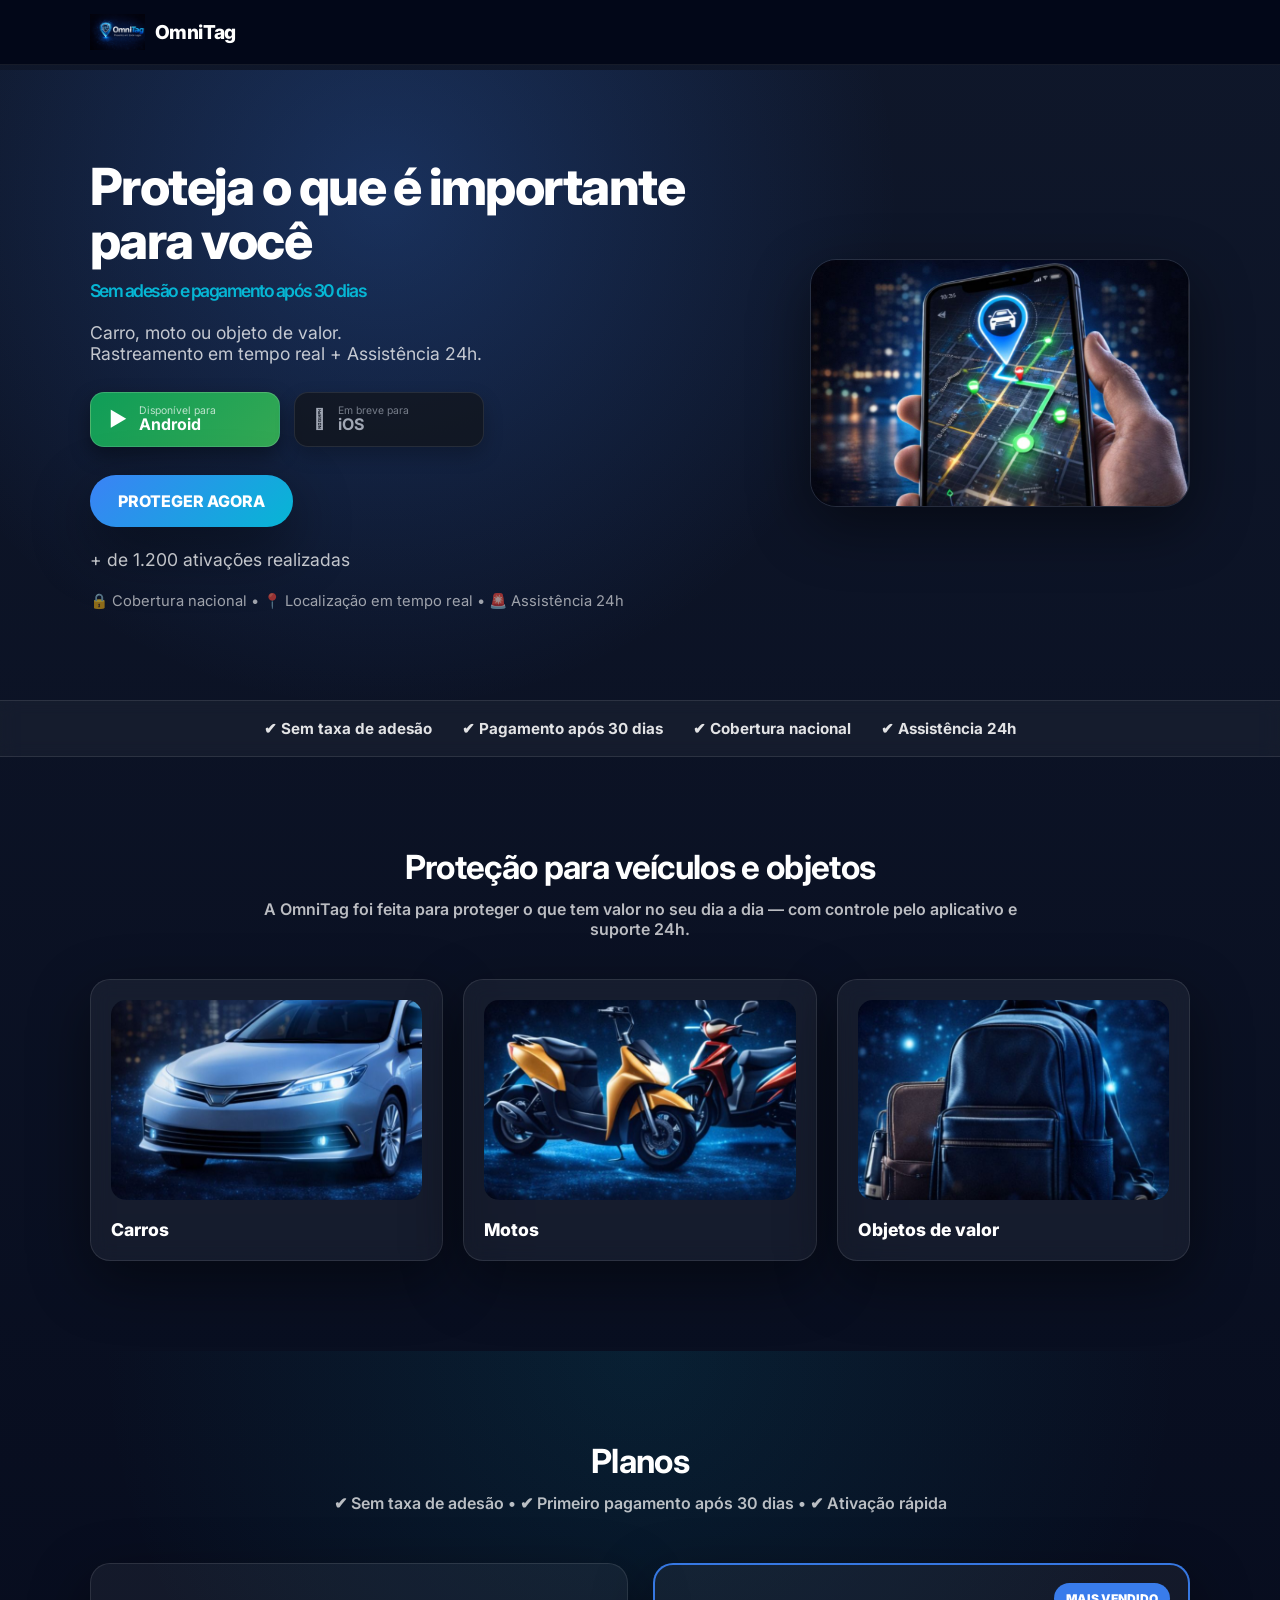
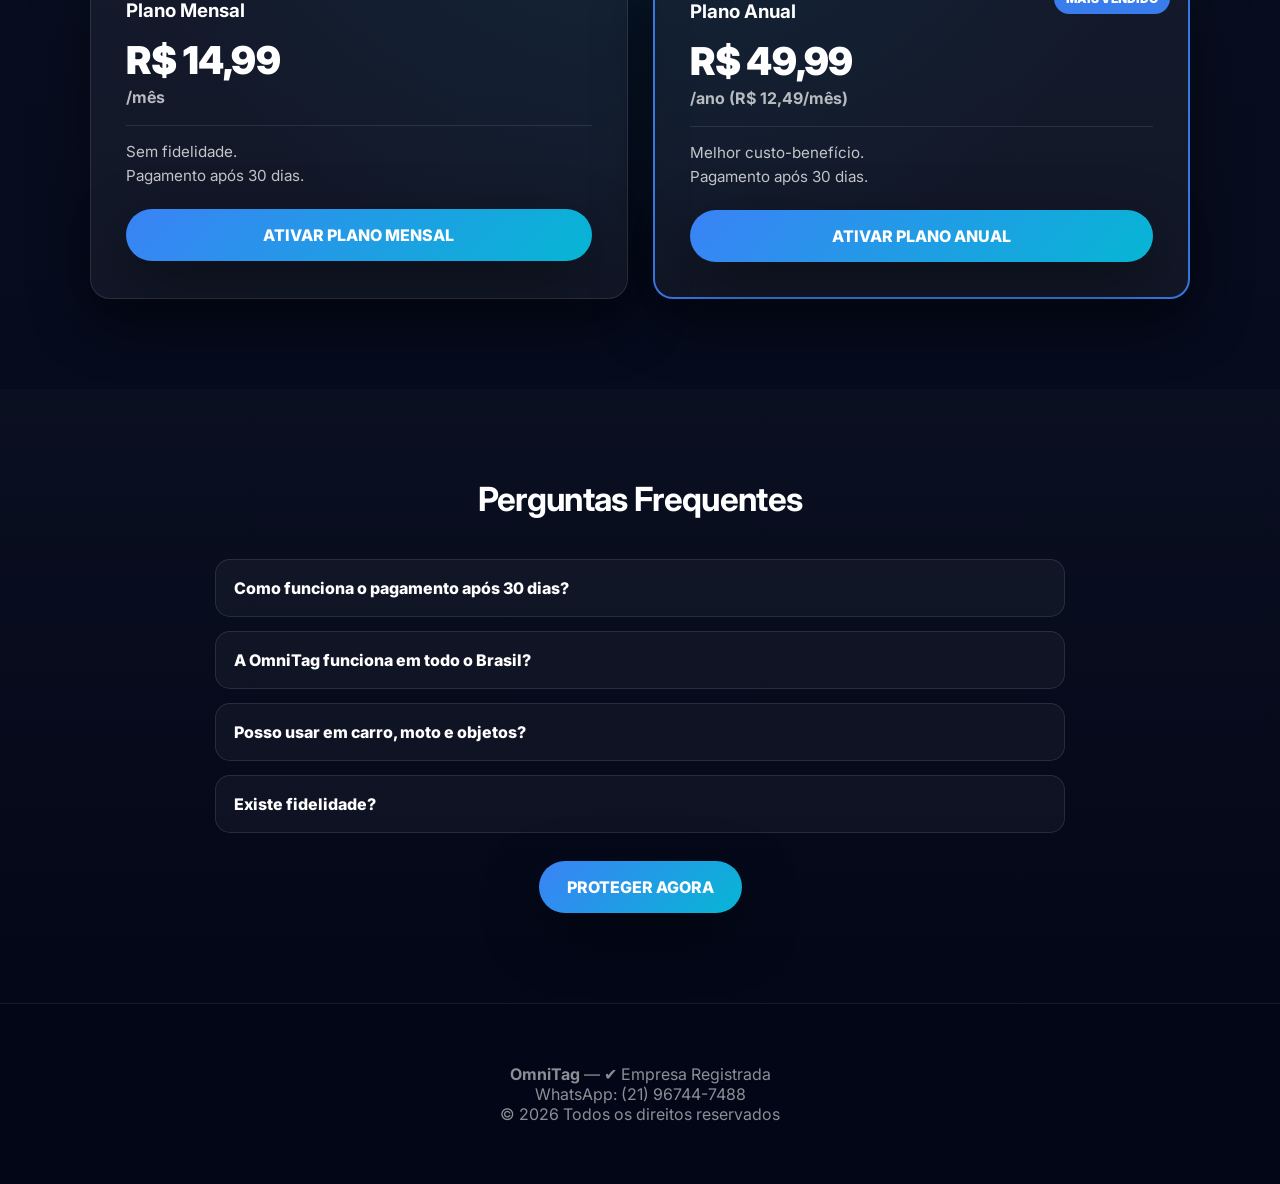
==== commit f9972a06: "Falada Omnitag" ====
--- a/index.html
+++ b/index.html
@@ -37,20 +37,15 @@
       <span class="brand-name">OmniTag</span>
     </div>
 
-    <nav class="menu">
-      <a href="#protecao">Proteção</a>
-      <a href="#planos">Planos</a>
-      <a href="#faq"></a>
+  
     </nav>
 
     <div class="header-right">
       <span class="registered-badge"></span>
 
       <a
-        href="https://wa.me/5521967447488?text=Ol%C3%A1!%20Quero%20saber%20mais%20sobre%20a%20OmniTag."
-        target="_blank"
-        class="top-cta"
-      >Fale Conosco
+        
+      >
       </a>
     
 
